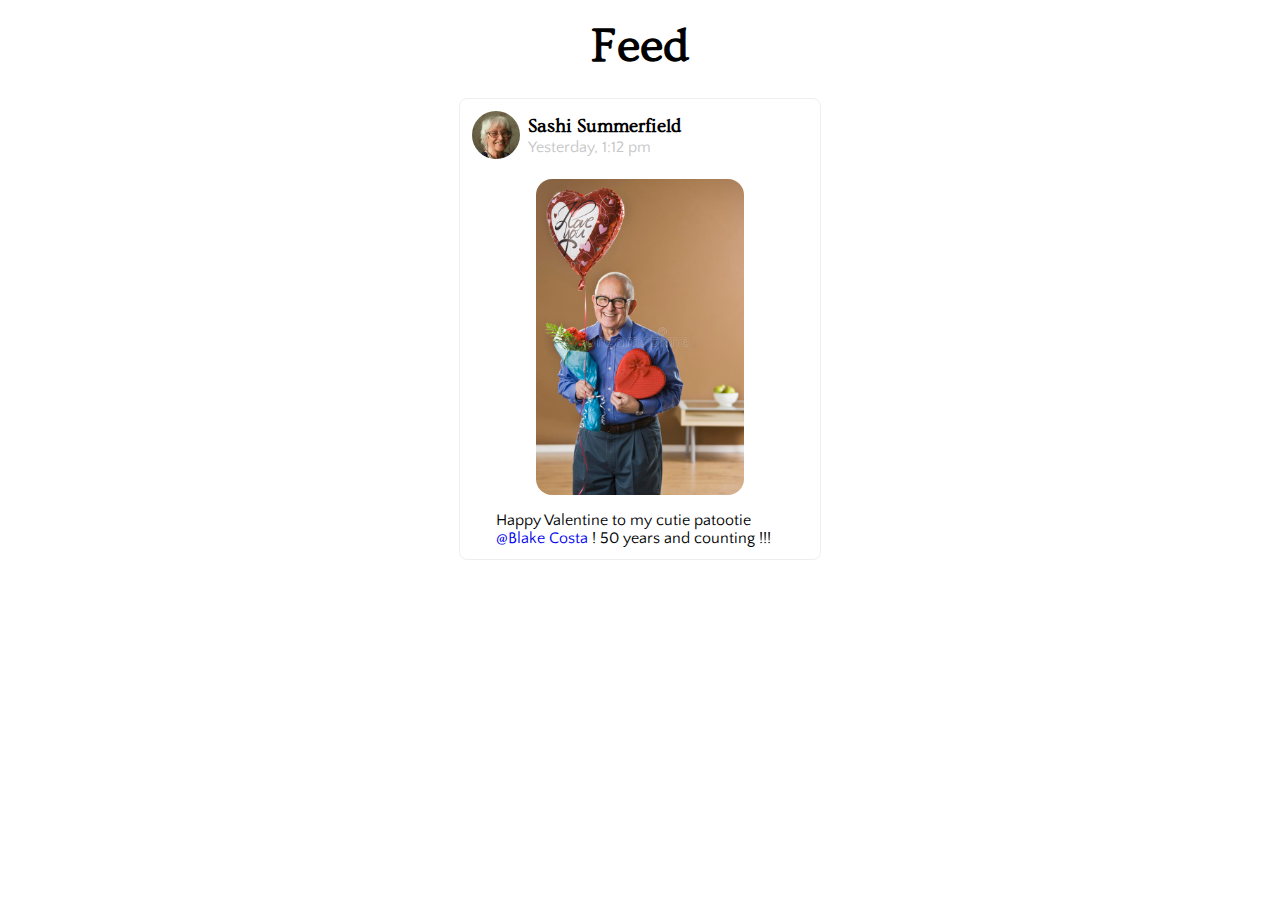
==== index.html @ 0505cc5c "Adds initial design for feed page" ====
<!DOCTYPE html>
<html lang="en">
  <head>
    <meta charset="utf8" />
    <link href="fonts.css" rel="stylesheet" />
    <link href="style.css" rel="stylesheet" />
  </head>
  <body class="feed">
    <h1 class="feed-header">Feed</h1>
    <div class="feed-body">
      <div class="feed-body-post">
        <div class="feed-body-post-header">
          <a class="feed-body-post-header-user-pic-profile-link" href="sashi-summerfield.html">
            <img class="feed-body-post-header-user-pic-image" src="sashi-summerfield-profile-picture.jpg" />
          </a>
          <div class="feed-body-post-header-right">
            <h3 class="feed-body-post-header-right-user-name">
              <a class="feed-body-post-header-right-user-name-profile-link" href="sashi-summerfield.html">Sashi Summerfield</a>
            </h3>
            <h4 class="feed-body-post-header-right-timestamp">Yesterday, 1:12 pm</h4>
          </div>
        </div>
        <img class="feed-body-post-image" src="blake-costa-valentines-picture.jpg" />
        <div class="feed-body-post-text">Happy Valentine to my cutie patootie <a class="feed-body-post-text-profile-link" href="blake-costa.html">@Blake Costa</a> ! 50 years and counting !!!</div>
      </div>
    </div>
    <script src="index.js">
    </script>
  </body>
</html>
---- fonts.css ----
/* latin */
@font-face {
  font-family: 'Ovo';
  font-style: normal;
  font-weight: 400;
  font-display: swap;
  src: url(ovo.woff2) format('woff2');
  unicode-range: U+0000-00FF, U+0131, U+0152-0153, U+02BB-02BC, U+02C6, U+02DA, U+02DC, U+2000-206F, U+2074, U+20AC, U+2122, U+2191, U+2193, U+2212, U+2215, U+FEFF, U+FFFD;
}
/* latin */
@font-face {
  font-family: 'Quattrocento Sans';
  font-style: normal;
  font-weight: 400;
  font-display: swap;
  src: url(quattrocentosans.woff2) format('woff2');
  unicode-range: U+0000-00FF, U+0131, U+0152-0153, U+02BB-02BC, U+02C6, U+02DA, U+02DC, U+2000-206F, U+2074, U+20AC, U+2122, U+2191, U+2193, U+2212, U+2215, U+FEFF, U+FFFD;
}
---- style.css ----
a {
  text-decoration: none;
}
a:hover {
  text-decoration: underline;
}
html {
  font-size: 1em;
  font-family: Quattrocento Sans;
  font-weight: 400;
}
.feed {
  display: flex;
  flex-direction: column;
  align-items: center;
}
.feed-header {
  margin-top: 0.75rem;
  margin-bottom: 1.5rem;
  font-size: 3rem;
  font-family: Ovo;
}
.feed-body {
  display: flex;
  justify-content: center;
  width: 21rem;
}
.feed-body-post {
  display: flex;
  flex-direction: column;
  align-items: center;
  border-style: solid;
  border-width: 1px;
  border-radius: 0.5rem;
  border-color: #eeeeee;
  padding: 0.75rem;
  width: inherit;
}
.feed-body-post-header {
  display: flex;
  margin-bottom: 0.5rem;
  width: inherit;
}
.feed-body-post-header-user-pic-image {
  border-radius: 3rem;
  height: 3rem;
  width: 3rem;
}
.feed-body-post-header-right {
  display: flex;
  flex-direction: column;
  margin-left: 0.5rem;
  margin-top: 0.3rem;
}
.feed-body-post-header-right-user-name {
  margin-top: 0;
  margin-bottom: 0.1rem;
  font-family: Ovo;
}
.feed-body-post-header-right-user-name-profile-link {
  color: inherit;
}
.feed-body-post-header-right-timestamp {
  color: #c6c6c6;
  margin: 0;
  font-weight: 300;
}
.feed-body-post-image {
  width: 13rem;
  border-radius: 1rem;
  margin-top: 0.5rem;
  margin-bottom: 0.5rem;
}
.feed-body-post-text {
  margin-top: 0.5rem;
  width: calc(100% - 3rem);
}
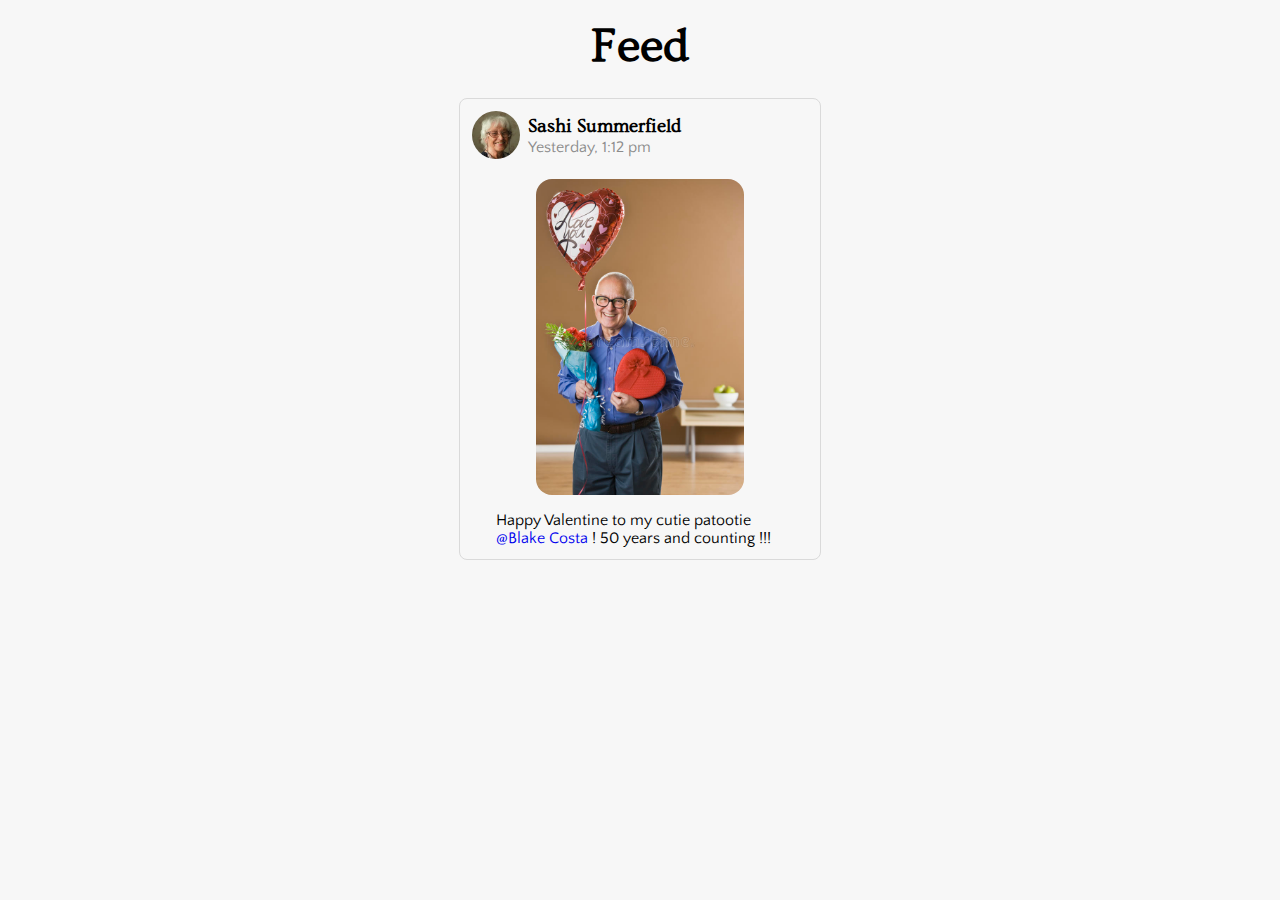
==== commit 1c64ceea: "Reorganizes files" ====
--- a/index.html
+++ b/index.html
@@ -2,29 +2,30 @@
 <html lang="en">
   <head>
     <meta charset="utf8" />
-    <link href="fonts.css" rel="stylesheet" />
-    <link href="style.css" rel="stylesheet" />
+    <link href="styles/fonts.css" rel="stylesheet" />
+    <link href="styles/vars.css" rel="stylesheet" />
+    <link href="styles/index.css" rel="stylesheet" />
   </head>
   <body class="feed">
     <h1 class="feed-header">Feed</h1>
     <div class="feed-body">
       <div class="feed-body-post">
         <div class="feed-body-post-header">
-          <a class="feed-body-post-header-user-pic-profile-link" href="sashi-summerfield.html">
-            <img class="feed-body-post-header-user-pic-image" src="sashi-summerfield-profile-picture.jpg" />
+          <a class="feed-body-post-header-user-pic-profile-link" href="users/sashi-summerfield.html">
+            <img class="feed-body-post-header-user-pic-image" src="images/sashi-summerfield-profile-picture.jpg" />
           </a>
           <div class="feed-body-post-header-right">
             <h3 class="feed-body-post-header-right-user-name">
-              <a class="feed-body-post-header-right-user-name-profile-link" href="sashi-summerfield.html">Sashi Summerfield</a>
+              <a class="feed-body-post-header-right-user-name-profile-link" href="users/sashi-summerfield.html">Sashi Summerfield</a>
             </h3>
             <h4 class="feed-body-post-header-right-timestamp">Yesterday, 1:12 pm</h4>
           </div>
         </div>
-        <img class="feed-body-post-image" src="blake-costa-valentines-picture.jpg" />
-        <div class="feed-body-post-text">Happy Valentine to my cutie patootie <a class="feed-body-post-text-profile-link" href="blake-costa.html">@Blake Costa</a> ! 50 years and counting !!!</div>
+        <img class="feed-body-post-image" src="images/blake-costa-valentines-picture.jpg" />
+        <div class="feed-body-post-text">Happy Valentine to my cutie patootie <a class="feed-body-post-text-profile-link" href="users/blake-costa.html">@Blake Costa</a> ! 50 years and counting !!!</div>
       </div>
     </div>
-    <script src="index.js">
+    <script src="scripts/index.js">
     </script>
   </body>
 </html>
--- a/styles/fonts.css
+++ b/styles/fonts.css
@@ -0,0 +1,19 @@
+/* latin */
+@font-face {
+  font-family: 'Ovo';
+  font-style: normal;
+  font-weight: 400;
+  font-display: swap;
+  src: url(fonts/ovo.woff2) format('woff2');
+  unicode-range: U+0000-00FF, U+0131, U+0152-0153, U+02BB-02BC, U+02C6, U+02DA, U+02DC, U+2000-206F, U+2074, U+20AC, U+2122, U+2191, U+2193, U+2212, U+2215, U+FEFF, U+FFFD;
+}
+/* latin */
+@font-face {
+  font-family: 'Quattrocento Sans';
+  font-style: normal;
+  font-weight: 400;
+  font-display: swap;
+  src: url(fonts/quattrocentosans.woff2) format('woff2');
+  unicode-range: U+0000-00FF, U+0131, U+0152-0153, U+02BB-02BC, U+02C6, U+02DA, U+02DC, U+2000-206F, U+2074, U+20AC, U+2122, U+2191, U+2193, U+2212, U+2215, U+FEFF, U+FFFD;
+}
+
--- a/styles/vars.css
+++ b/styles/vars.css
@@ -0,0 +1,27 @@
+:root {
+  --base-size: 1em;
+  --body-font: Quattrocento Sans;
+  --body-size: 1rem;
+  --body-weight: 400;
+  --header-font: Ovo;
+  --header-size: 3rem;
+  --small-size: 0.875rem;
+  --fuschia-1: #EF5DA8;
+  --fuschia-2: #F178B6;
+  --fuschia-3: #FBDDEC;
+  --iris-1: #5D5FEF;
+  --iris-2: #7879F1;
+  --iris-3: #A5A6F6;
+  --turquoise-1: #57ECE3;
+  --turquoise-2: #89F2EB;
+  --turquoise-3: #BCF7F4;
+  --grey-1: #030303;
+  --grey-2: #212121;
+  --grey-3: #464646;
+  --grey-4: #656565;
+  --grey-5: #8B8B8B;
+  --grey-6: #A1A1A1;
+  --grey-7: #C9C9C9;
+  --grey-8: #DADADA;
+  --grey-9: #F7F7F7;
+}
--- a/styles/index.css
+++ b/styles/index.css
@@ -0,0 +1,79 @@
+a {
+  text-decoration: none;
+}
+a:hover {
+  text-decoration: underline;
+  text-decoration-color: var(--turquoise-1);
+}
+html {
+  background-color: var(--grey-9);
+  font-size: var(--base-size);
+  font-family: var(--body-font);
+  font-weight: var(--body-weight);
+}
+.feed {
+  display: flex;
+  flex-direction: column;
+  align-items: center;
+}
+.feed-header {
+  margin-top: 0.75rem;
+  margin-bottom: 1.5rem;
+  font-size: var(--header-size);
+  font-family: var(--header-font);
+}
+.feed-body {
+  display: flex;
+  justify-content: center;
+  width: 21rem;
+}
+.feed-body-post {
+  display: flex;
+  flex-direction: column;
+  align-items: center;
+  border-style: solid;
+  border-width: 1px;
+  border-radius: 0.5rem;
+  border-color: var(--grey-8);
+  padding: 0.75rem;
+  width: inherit;
+}
+.feed-body-post-header {
+  display: flex;
+  margin-bottom: 0.5rem;
+  width: inherit;
+}
+.feed-body-post-header-user-pic-image {
+  border-radius: 3rem;
+  height: 3rem;
+  width: 3rem;
+}
+.feed-body-post-header-right {
+  display: flex;
+  flex-direction: column;
+  margin-left: 0.5rem;
+  margin-top: 0.3rem;
+}
+.feed-body-post-header-right-user-name {
+  margin-top: 0;
+  margin-bottom: 0.1rem;
+  font-family: var(--header-font);
+}
+.feed-body-post-header-right-user-name-profile-link {
+  color: inherit;
+}
+.feed-body-post-header-right-timestamp {
+  color: var(--grey-5);
+  margin: 0;
+  font-weight: 300;
+}
+.feed-body-post-image {
+  width: 13rem;
+  border-radius: 1rem;
+  margin-top: 0.5rem;
+  margin-bottom: 0.5rem;
+}
+.feed-body-post-text {
+  margin-top: 0.5rem;
+  width: calc(100% - 3rem);
+}
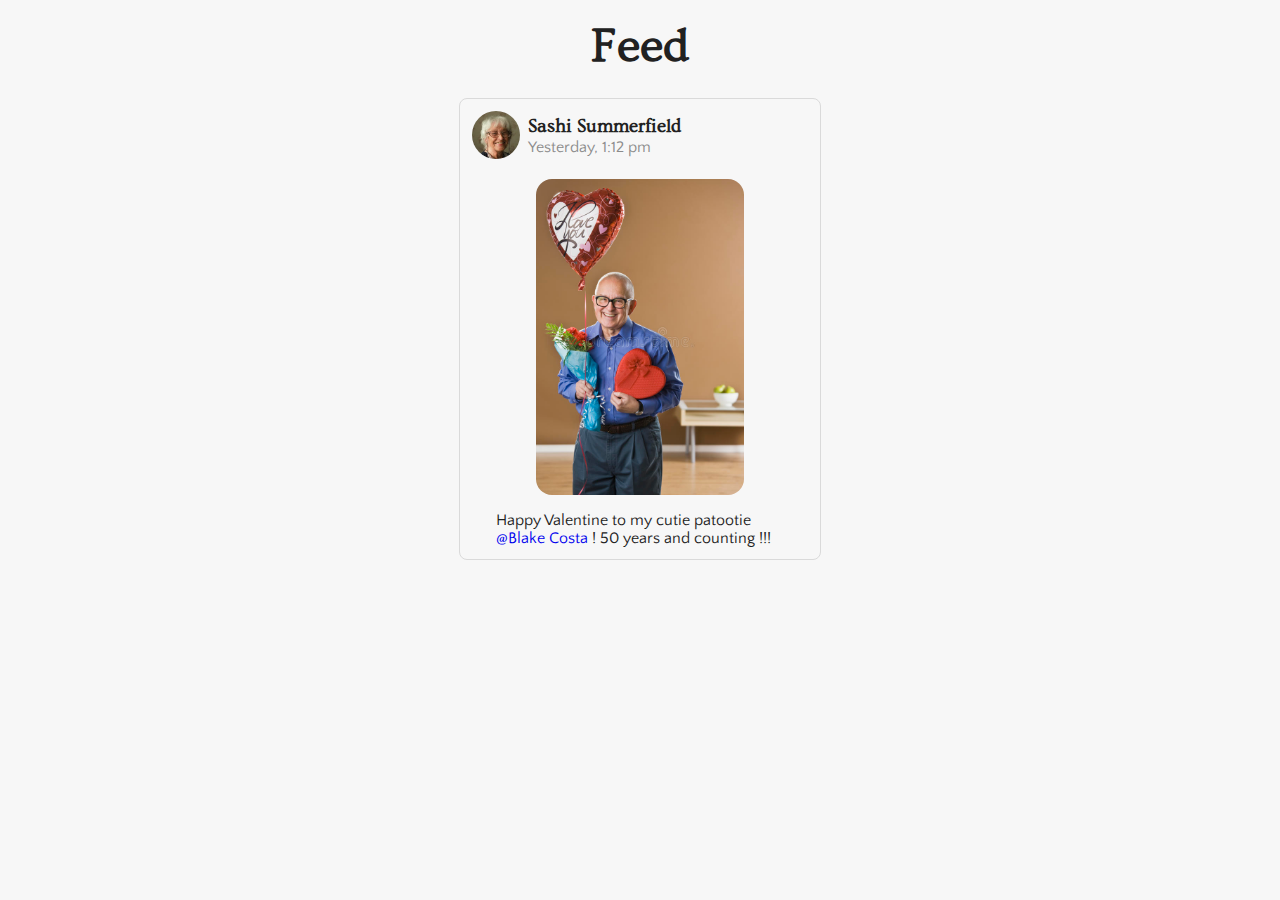
==== commit 1894f6a2: "refactors css for reuse of text styling" ====
--- a/index.html
+++ b/index.html
@@ -3,13 +3,13 @@
   <head>
     <meta charset="utf8" />
     <link href="styles/fonts.css" rel="stylesheet" />
-    <link href="styles/vars.css" rel="stylesheet" />
+    <link href="styles/base.css" rel="stylesheet" />
     <link href="styles/index.css" rel="stylesheet" />
   </head>
   <body class="feed">
     <h1 class="feed-header">Feed</h1>
     <div class="feed-body">
-      <div class="feed-body-post">
+      <div class="card feed-body-post">
         <div class="feed-body-post-header">
           <a class="feed-body-post-header-user-pic-profile-link" href="users/sashi-summerfield.html">
             <img class="feed-body-post-header-user-pic-image" src="images/sashi-summerfield-profile-picture.jpg" />
--- a/styles/base.css
+++ b/styles/base.css
@@ -0,0 +1,74 @@
+:root {
+  /* fonts */
+  --header-font: Ovo;
+  --body-font: Quattrocento Sans;
+  /* text styling */
+  --base-size: 1em;
+  --header-1-size: 3rem;
+  --header-1-weight: 700;
+  --header-3-size: 1.17rem;
+  --header-3-weight: 700;
+  --header-4-size: 1rem;
+  --header-4-weight: 300;
+  --body-size: 1rem;
+  --body-weight: 400;
+  --small-size: 0.875rem;
+  /* colors */
+  --fuschia-1: #EF5DA8;
+  --fuschia-2: #F178B6;
+  --fuschia-3: #FBDDEC;
+  --grey-1: #030303;
+  --grey-2: #212121;
+  --grey-3: #464646;
+  --grey-4: #656565;
+  --grey-5: #8B8B8B;
+  --grey-6: #A1A1A1;
+  --grey-7: #C9C9C9;
+  --grey-8: #DADADA;
+  --grey-9: #F7F7F7;
+  --iris-1: #5D5FEF;
+  --iris-2: #7879F1;
+  --iris-3: #A5A6F6;
+  --turquoise-1: #57ECE3;
+  --turquoise-2: #89F2EB;
+  --turquoise-3: #BCF7F4;
+}
+html {
+  background-color: var(--grey-9);
+  color: var(--grey-2);
+  font-family: var(--body-font);
+  font-size: var(--base-size);
+  font-weight: var(--body-weight);
+}
+a {
+  text-decoration: none;
+}
+a:hover {
+  text-decoration: underline;
+  text-decoration-color: var(--turquoise-1);
+}
+h1 {
+  color: var(--grey-2);
+  font-family: var(--header-font);
+  font-size: var(--header-1-size);
+  font-weight: var(--header-1-weight);
+}
+h3 {
+  color: var(--grey-2);
+  font-family: var(--header-font);
+  font-size: var(--header-3-size);
+  font-weight: var(--header-3-weight);
+}
+h4 {
+  color: var(--grey-5);
+  font-family: var(--body-font);
+  font-size: var(--body-size);
+  font-weight: var(--header-4-weight);
+}
+.card {
+  border-style: solid;
+  border-width: 1px;
+  border-radius: 0.5rem;
+  border-color: var(--grey-8);
+  padding: 0.75em;
+}
--- a/styles/index.css
+++ b/styles/index.css
@@ -1,42 +1,22 @@
-a {
-  text-decoration: none;
-}
-a:hover {
-  text-decoration: underline;
-  text-decoration-color: var(--turquoise-1);
-}
-html {
-  background-color: var(--grey-9);
-  font-size: var(--base-size);
-  font-family: var(--body-font);
-  font-weight: var(--body-weight);
-}
 .feed {
+  align-items: center;
   display: flex;
   flex-direction: column;
-  align-items: center;
 }
 .feed-header {
   margin-top: 0.75rem;
   margin-bottom: 1.5rem;
-  font-size: var(--header-size);
-  font-family: var(--header-font);
 }
 .feed-body {
   display: flex;
   justify-content: center;
-  width: 21rem;
+  width: 22.5rem;
 }
 .feed-body-post {
+  align-items: center;
   display: flex;
   flex-direction: column;
-  align-items: center;
-  border-style: solid;
-  border-width: 1px;
-  border-radius: 0.5rem;
-  border-color: var(--grey-8);
-  padding: 0.75rem;
-  width: inherit;
+  width: 21rem;
 }
 .feed-body-post-header {
   display: flex;
@@ -57,21 +37,18 @@
 .feed-body-post-header-right-user-name {
   margin-top: 0;
   margin-bottom: 0.1rem;
-  font-family: var(--header-font);
 }
 .feed-body-post-header-right-user-name-profile-link {
   color: inherit;
 }
 .feed-body-post-header-right-timestamp {
-  color: var(--grey-5);
   margin: 0;
-  font-weight: 300;
 }
 .feed-body-post-image {
-  width: 13rem;
   border-radius: 1rem;
   margin-top: 0.5rem;
   margin-bottom: 0.5rem;
+  width: 13rem;
 }
 .feed-body-post-text {
   margin-top: 0.5rem;
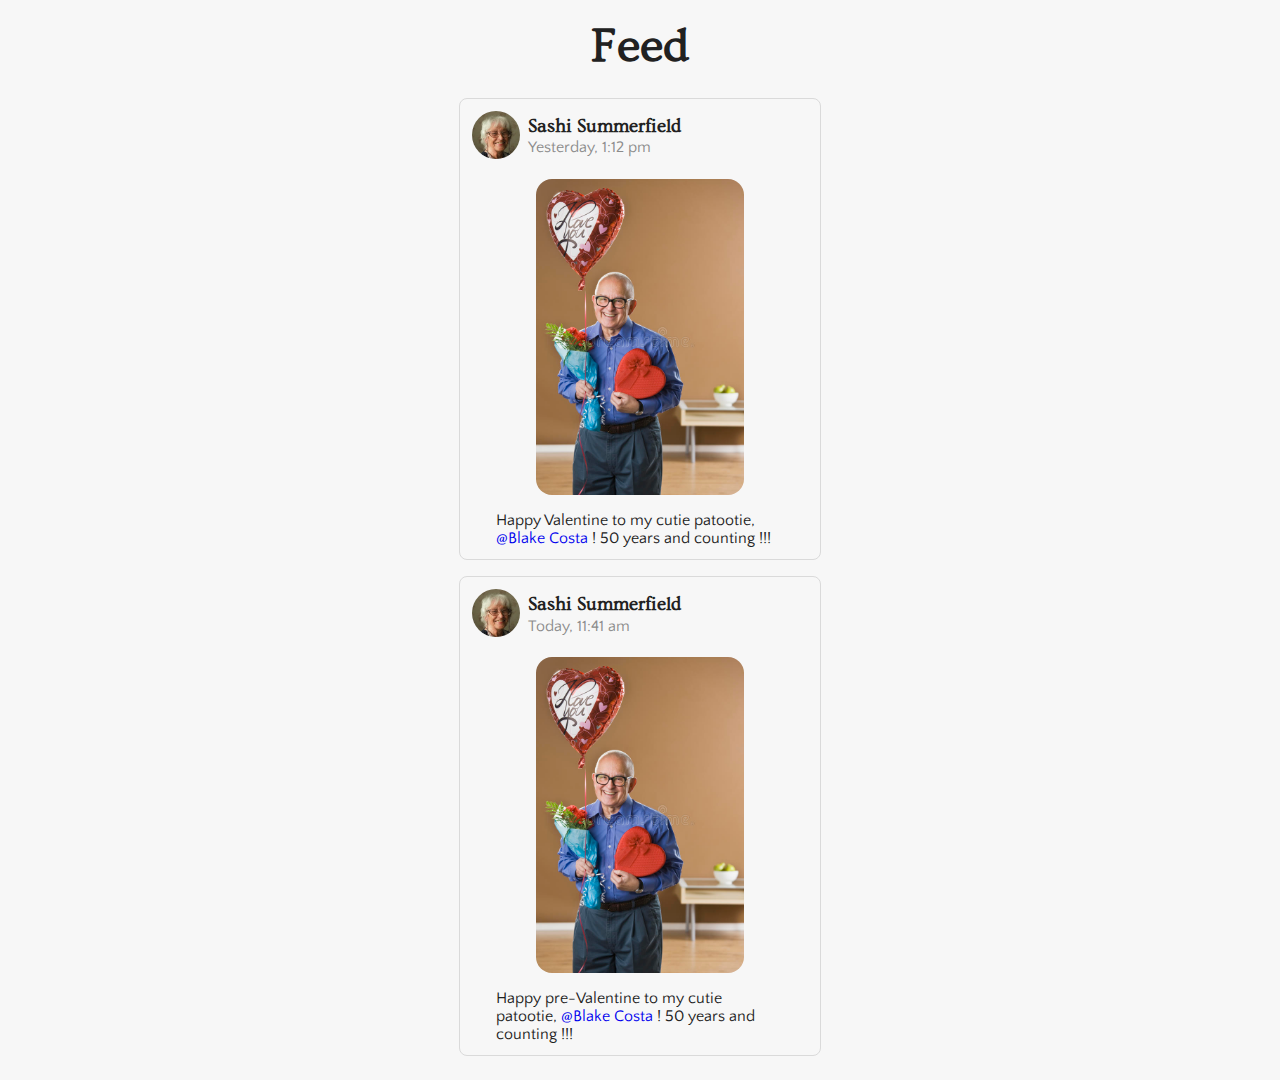
==== commit e1525e67: "adds html templating" ====
--- a/index.html
+++ b/index.html
@@ -7,25 +7,28 @@
     <link href="styles/index.css" rel="stylesheet" />
   </head>
   <body class="feed">
-    <h1 class="feed-header">Feed</h1>
-    <div class="feed-body">
+    <template id="feed-body-post-list">
       <div class="card feed-body-post">
         <div class="feed-body-post-header">
-          <a class="feed-body-post-header-user-pic-profile-link" href="users/sashi-summerfield.html">
-            <img class="feed-body-post-header-user-pic-image" src="images/sashi-summerfield-profile-picture.jpg" />
+          <a class="feed-body-post-header-user-pic-profile-link">
+            <img class="feed-body-post-header-user-pic-image" />
           </a>
           <div class="feed-body-post-header-right">
             <h3 class="feed-body-post-header-right-user-name">
-              <a class="feed-body-post-header-right-user-name-profile-link" href="users/sashi-summerfield.html">Sashi Summerfield</a>
+              <a class="feed-body-post-header-right-user-name-profile-link">Sashi Summerfield</a>
             </h3>
-            <h4 class="feed-body-post-header-right-timestamp">Yesterday, 1:12 pm</h4>
+            <h4 class="feed-body-post-header-right-timestamp"></h4>
           </div>
         </div>
-        <img class="feed-body-post-image" src="images/blake-costa-valentines-picture.jpg" />
-        <div class="feed-body-post-text">Happy Valentine to my cutie patootie <a class="feed-body-post-text-profile-link" href="users/blake-costa.html">@Blake Costa</a> ! 50 years and counting !!!</div>
+        <img class="feed-body-post-image" />
+        <div class="feed-body-post-text"></div>
       </div>
+    </template>
+    <h1 class="feed-header">Feed</h1>
+    <div class="feed-body">
+      <script src="scripts/index.js"></script>
+      <feed-body-post-list data="posts">
+      </feed-body-post-list>
     </div>
-    <script src="scripts/index.js">
-    </script>
   </body>
 </html>
--- a/styles/index.css
+++ b/styles/index.css
@@ -16,6 +16,7 @@
   align-items: center;
   display: flex;
   flex-direction: column;
+  margin-bottom: 1em;
   width: 21rem;
 }
 .feed-body-post-header {
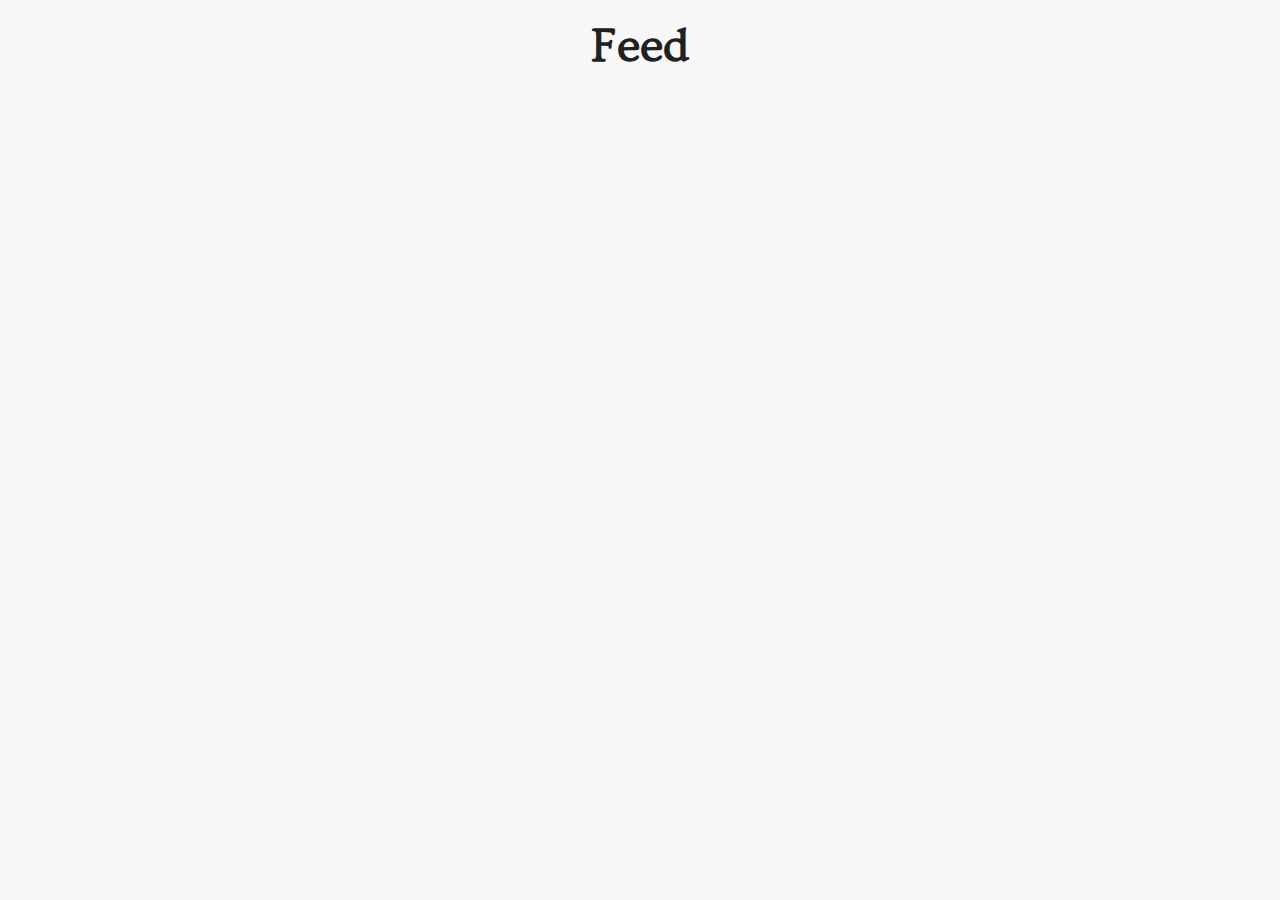
==== commit 715d9a36: "wip" ====
--- a/index.html
+++ b/index.html
@@ -15,7 +15,7 @@
           </a>
           <div class="feed-body-post-header-right">
             <h3 class="feed-body-post-header-right-user-name">
-              <a class="feed-body-post-header-right-user-name-profile-link">Sashi Summerfield</a>
+              <a class="feed-body-post-header-right-user-name-profile-link"></a>
             </h3>
             <h4 class="feed-body-post-header-right-timestamp"></h4>
           </div>
@@ -24,10 +24,13 @@
         <div class="feed-body-post-text"></div>
       </div>
     </template>
+    <template id="feed-body-link">
+      <a class="feed-body-post-text-profile-link"></a>
+    </template>
     <h1 class="feed-header">Feed</h1>
     <div class="feed-body">
-      <script src="scripts/index.js"></script>
-      <feed-body-post-list data="posts">
+      <script type="module" src="scripts/index.js"></script>
+      <feed-body-post-list>
       </feed-body-post-list>
     </div>
   </body>
